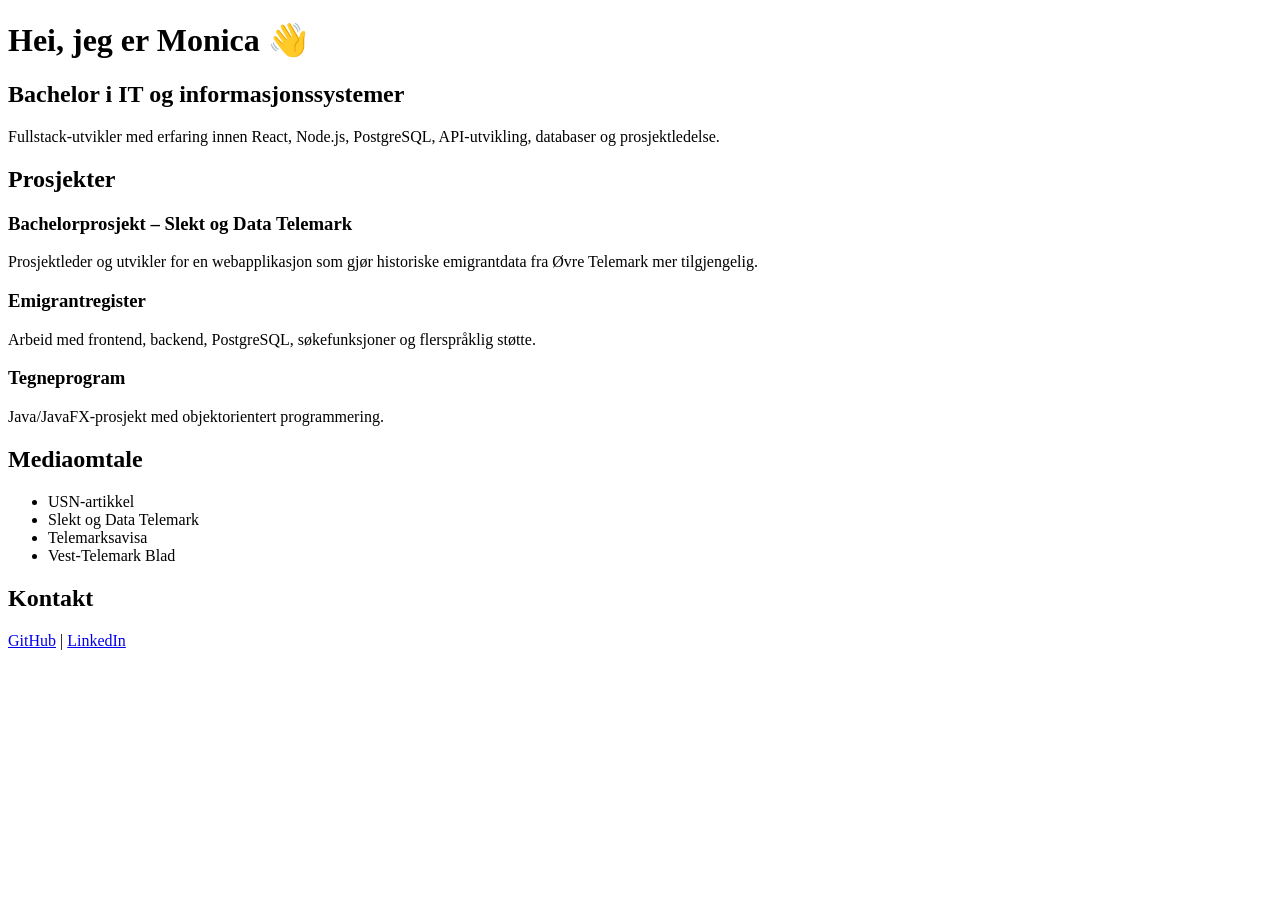
==== index.html @ 422fc6e8 "Refactor index.html for improved structure and content Updated the HTML structure and content for be" ====
<!DOCTYPE html>
<html lang="no">
<head>
  <meta charset="UTF-8" />
  <meta name="viewport" content="width=device-width, initial-scale=1.0" />
  <title>Monica Azaria Johansen | Portfolio</title>
</head>

<body>
  <h1>Hei, jeg er Monica 👋</h1>

  <h2>Bachelor i IT og informasjonssystemer</h2>

  <p>
    Fullstack-utvikler med erfaring innen React, Node.js, PostgreSQL,
    API-utvikling, databaser og prosjektledelse.
  </p>

  <h2>Prosjekter</h2>

  <h3>Bachelorprosjekt – Slekt og Data Telemark</h3>
  <p>
    Prosjektleder og utvikler for en webapplikasjon som gjør historiske
    emigrantdata fra Øvre Telemark mer tilgjengelig.
  </p>

  <h3>Emigrantregister</h3>
  <p>
    Arbeid med frontend, backend, PostgreSQL, søkefunksjoner og flerspråklig støtte.
  </p>

  <h3>Tegneprogram</h3>
  <p>
    Java/JavaFX-prosjekt med objektorientert programmering.
  </p>

  <h2>Mediaomtale</h2>
  <ul>
    <li>USN-artikkel</li>
    <li>Slekt og Data Telemark</li>
    <li>Telemarksavisa</li>
    <li>Vest-Telemark Blad</li>
  </ul>

  <h2>Kontakt</h2>
  <p>
    <a href="https://github.com/monicaazaria">GitHub</a> |
    <a href="https://www.linkedin.com/in/monica-a-johansen/">LinkedIn</a>
  </p>
</body>
</html>
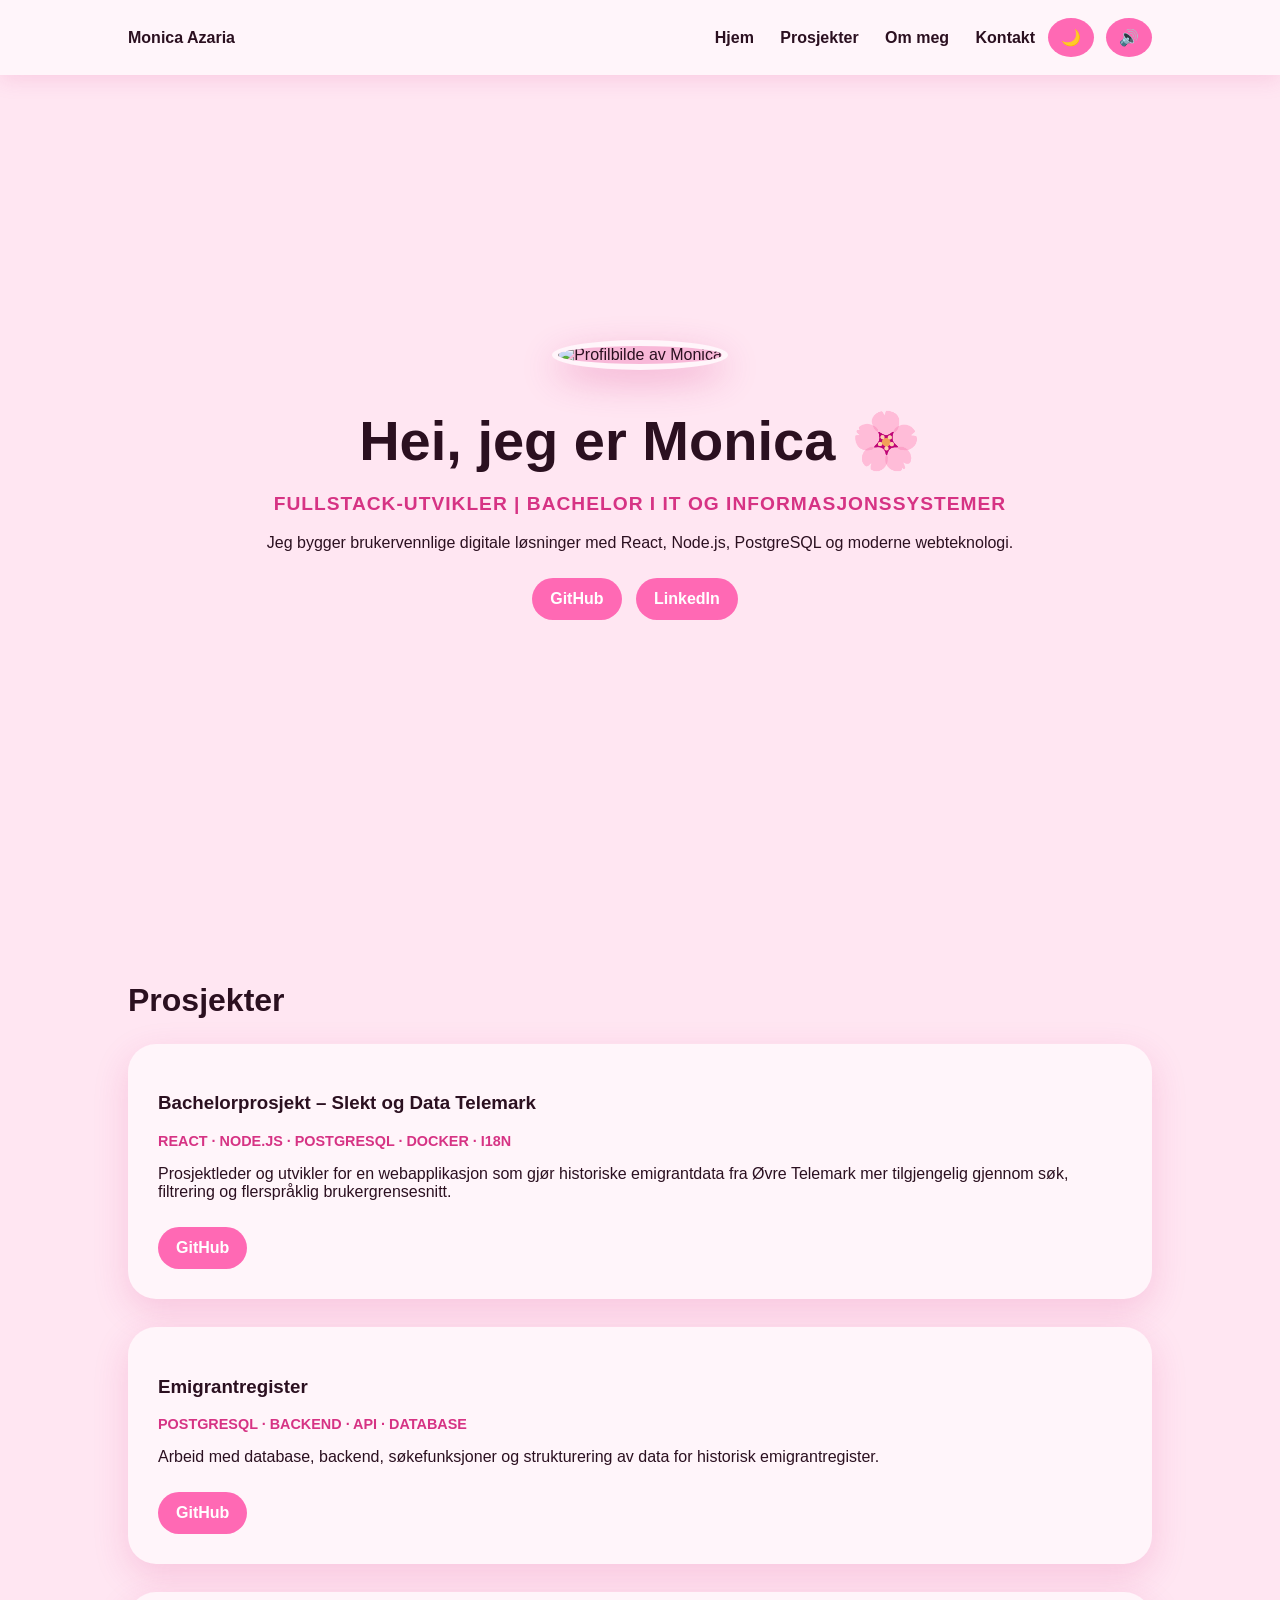
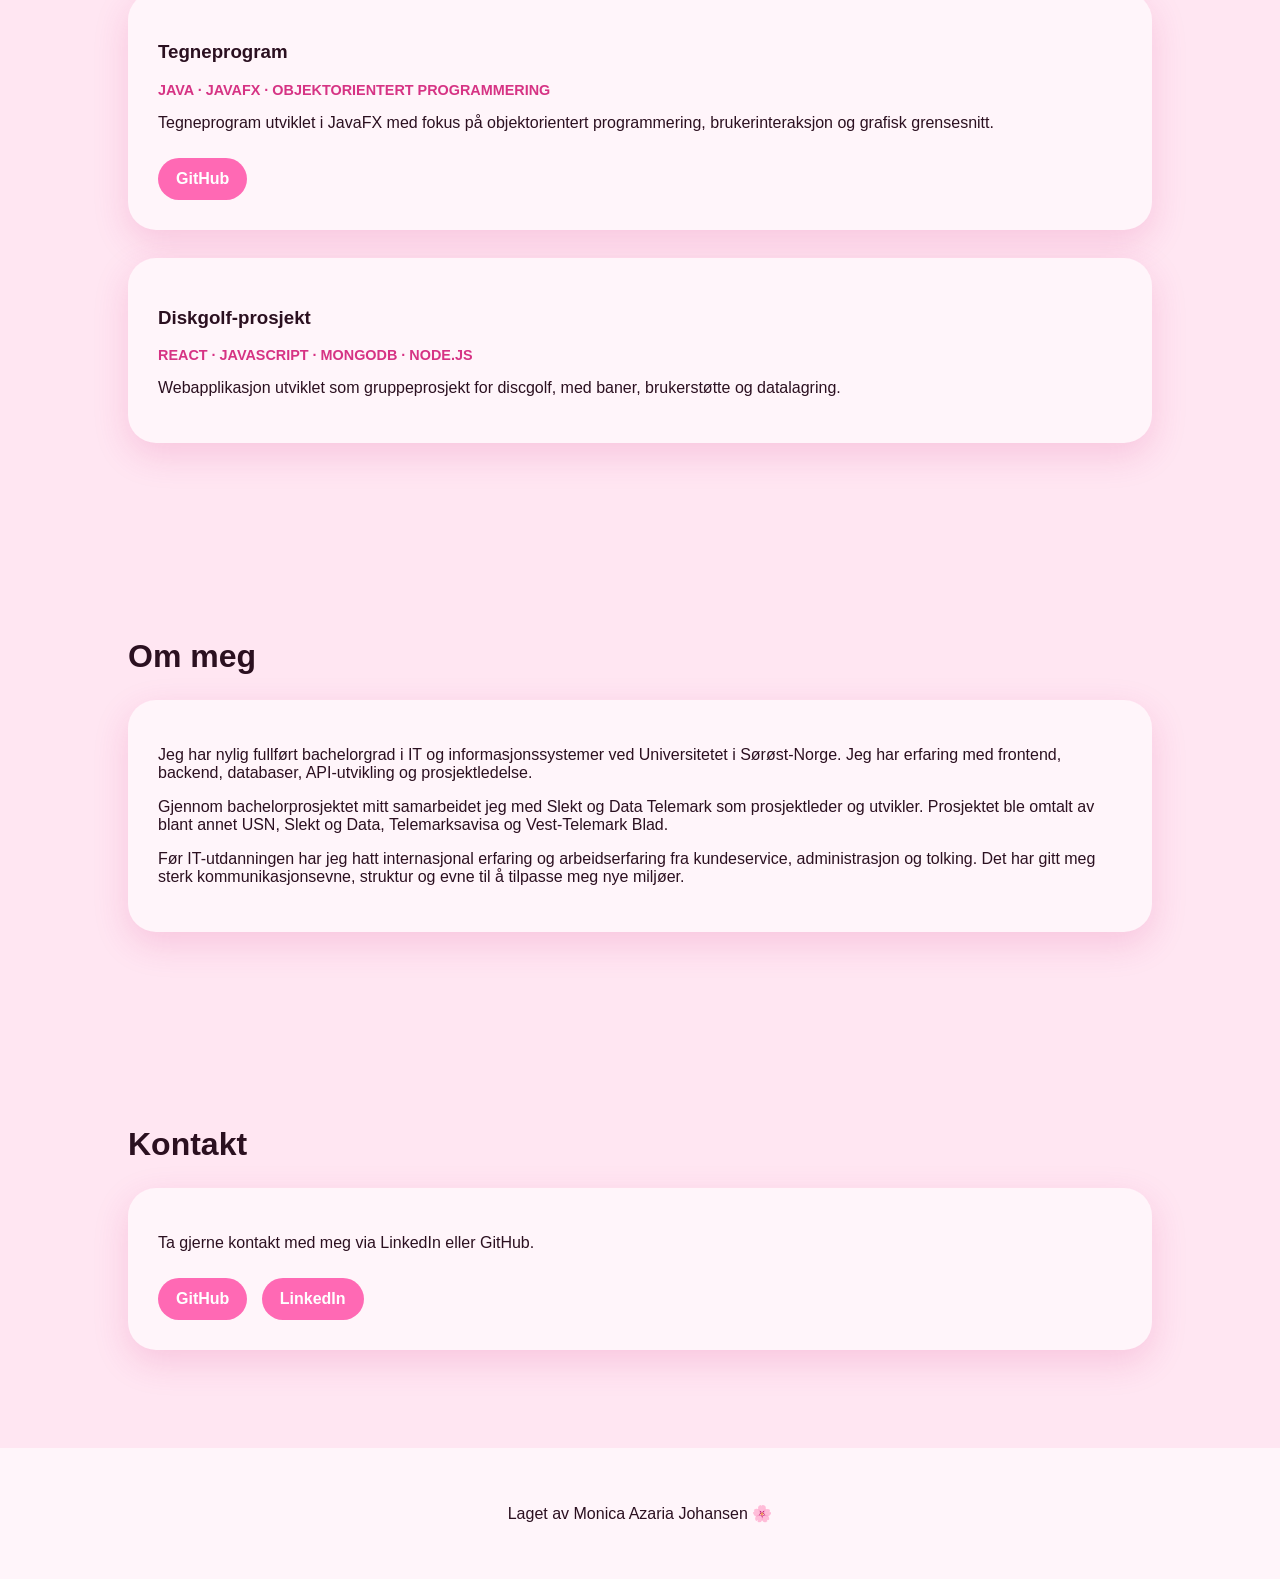
==== commit a33cad8e: "Enhance portfolio layout and content" ====
--- a/index.html
+++ b/index.html
@@ -4,48 +4,319 @@
   <meta charset="UTF-8" />
   <meta name="viewport" content="width=device-width, initial-scale=1.0" />
   <title>Monica Azaria Johansen | Portfolio</title>
+
+  <style>
+    :root {
+      --bg: #ffe6f2;
+      --card: #fff5fa;
+      --text: #2b1020;
+      --accent: #ff69b4;
+      --accent-dark: #d63384;
+      --soft: #f8b8d8;
+    }
+
+    body.dark {
+      --bg: #2b1020;
+      --card: #3d1830;
+      --text: #fff5fa;
+      --accent: #ff8ac8;
+      --accent-dark: #ff69b4;
+      --soft: #7a345c;
+    }
+
+    * {
+      box-sizing: border-box;
+      scroll-behavior: smooth;
+    }
+
+    body {
+      margin: 0;
+      font-family: Arial, sans-serif;
+      background: var(--bg);
+      color: var(--text);
+    }
+
+    nav {
+      position: sticky;
+      top: 0;
+      background: var(--card);
+      padding: 18px 10%;
+      display: flex;
+      justify-content: space-between;
+      align-items: center;
+      z-index: 10;
+      box-shadow: 0 4px 20px rgba(214, 51, 132, 0.15);
+    }
+
+    nav a {
+      color: var(--text);
+      text-decoration: none;
+      margin-left: 22px;
+      font-weight: bold;
+    }
+
+    .controls button {
+      border: none;
+      background: var(--accent);
+      color: white;
+      padding: 10px 13px;
+      border-radius: 50%;
+      cursor: pointer;
+      margin-left: 8px;
+      font-size: 16px;
+    }
+
+    header {
+      min-height: 90vh;
+      display: flex;
+      align-items: center;
+      justify-content: center;
+      text-align: center;
+      padding: 60px 20px;
+    }
+
+    .hero {
+      max-width: 850px;
+    }
+
+    .profile-img {
+      width: 220px;
+      height: 220px;
+      border-radius: 50%;
+      object-fit: cover;
+      background: var(--soft);
+      border: 6px solid var(--card);
+      box-shadow: 0 12px 35px rgba(214, 51, 132, 0.3);
+    }
+
+    h1 {
+      font-size: 3.5rem;
+      margin-bottom: 10px;
+    }
+
+    h2 {
+      font-size: 2rem;
+      margin-bottom: 25px;
+    }
+
+    .subtitle {
+      font-size: 1.2rem;
+      font-weight: bold;
+      color: var(--accent-dark);
+      letter-spacing: 1px;
+      text-transform: uppercase;
+    }
+
+    section {
+      padding: 70px 10%;
+    }
+
+    .card {
+      background: var(--card);
+      border-radius: 28px;
+      padding: 30px;
+      margin-bottom: 28px;
+      box-shadow: 0 12px 35px rgba(214, 51, 132, 0.18);
+    }
+
+    .project-card img {
+      width: 100%;
+      border-radius: 20px;
+      margin-bottom: 20px;
+      background: var(--soft);
+    }
+
+    .tags {
+      font-weight: bold;
+      color: var(--accent-dark);
+      text-transform: uppercase;
+      font-size: 0.9rem;
+      margin-bottom: 15px;
+    }
+
+    .buttons a {
+      display: inline-block;
+      margin: 10px 10px 0 0;
+      padding: 12px 18px;
+      border-radius: 999px;
+      background: var(--accent);
+      color: white;
+      text-decoration: none;
+      font-weight: bold;
+    }
+
+    footer {
+      text-align: center;
+      padding: 40px;
+      background: var(--card);
+    }
+
+    @media (max-width: 700px) {
+      nav {
+        flex-direction: column;
+        gap: 12px;
+      }
+
+      nav a {
+        margin: 0 8px;
+      }
+
+      h1 {
+        font-size: 2.4rem;
+      }
+
+      .profile-img {
+        width: 170px;
+        height: 170px;
+      }
+    }
+  </style>
 </head>
 
 <body>
-  <h1>Hei, jeg er Monica 👋</h1>
-
-  <h2>Bachelor i IT og informasjonssystemer</h2>
-
-  <p>
-    Fullstack-utvikler med erfaring innen React, Node.js, PostgreSQL,
-    API-utvikling, databaser og prosjektledelse.
-  </p>
-
-  <h2>Prosjekter</h2>
-
-  <h3>Bachelorprosjekt – Slekt og Data Telemark</h3>
-  <p>
-    Prosjektleder og utvikler for en webapplikasjon som gjør historiske
-    emigrantdata fra Øvre Telemark mer tilgjengelig.
-  </p>
-
-  <h3>Emigrantregister</h3>
-  <p>
-    Arbeid med frontend, backend, PostgreSQL, søkefunksjoner og flerspråklig støtte.
-  </p>
-
-  <h3>Tegneprogram</h3>
-  <p>
-    Java/JavaFX-prosjekt med objektorientert programmering.
-  </p>
-
-  <h2>Mediaomtale</h2>
-  <ul>
-    <li>USN-artikkel</li>
-    <li>Slekt og Data Telemark</li>
-    <li>Telemarksavisa</li>
-    <li>Vest-Telemark Blad</li>
-  </ul>
-
-  <h2>Kontakt</h2>
-  <p>
-    <a href="https://github.com/monicaazaria">GitHub</a> |
-    <a href="https://www.linkedin.com/in/monica-a-johansen/">LinkedIn</a>
-  </p>
+  <audio id="music" loop>
+    <source src="" type="audio/mpeg" />
+  </audio>
+
+  <nav>
+    <div><strong>Monica Azaria</strong></div>
+
+    <div>
+      <a href="#home">Hjem</a>
+      <a href="#projects">Prosjekter</a>
+      <a href="#about">Om meg</a>
+      <a href="#contact">Kontakt</a>
+      <span class="controls">
+        <button onclick="toggleTheme()">🌙</button>
+        <button onclick="toggleMusic()">🔊</button>
+      </span>
+    </div>
+  </nav>
+
+  <header id="home">
+    <div class="hero">
+      <img class="profile-img" src="https://github.com/monicaazaria.png" alt="Profilbilde av Monica" />
+
+      <h1>Hei, jeg er Monica 🌸</h1>
+
+      <p class="subtitle">Fullstack-utvikler | Bachelor i IT og informasjonssystemer</p>
+
+      <p>
+        Jeg bygger brukervennlige digitale løsninger med React, Node.js,
+        PostgreSQL og moderne webteknologi.
+      </p>
+
+      <div class="buttons">
+        <a href="https://github.com/monicaazaria">GitHub</a>
+        <a href="https://www.linkedin.com/in/monica-a-johansen/">LinkedIn</a>
+      </div>
+    </div>
+  </header>
+
+  <section id="projects">
+    <h2>Prosjekter</h2>
+
+    <div class="card project-card">
+      <h3>Bachelorprosjekt – Slekt og Data Telemark</h3>
+      <p class="tags">React · Node.js · PostgreSQL · Docker · i18n</p>
+      <p>
+        Prosjektleder og utvikler for en webapplikasjon som gjør historiske
+        emigrantdata fra Øvre Telemark mer tilgjengelig gjennom søk,
+        filtrering og flerspråklig brukergrensesnitt.
+      </p>
+      <div class="buttons">
+        <a href="https://github.com/monicaazaria/BOP3000-Gruppe8">GitHub</a>
+      </div>
+    </div>
+
+    <div class="card project-card">
+      <h3>Emigrantregister</h3>
+      <p class="tags">PostgreSQL · Backend · API · Database</p>
+      <p>
+        Arbeid med database, backend, søkefunksjoner og strukturering av data
+        for historisk emigrantregister.
+      </p>
+      <div class="buttons">
+        <a href="https://github.com/monicaazaria/emigrantregister">GitHub</a>
+      </div>
+    </div>
+
+    <div class="card project-card">
+      <h3>Tegneprogram</h3>
+      <p class="tags">Java · JavaFX · Objektorientert programmering</p>
+      <p>
+        Tegneprogram utviklet i JavaFX med fokus på objektorientert
+        programmering, brukerinteraksjon og grafisk grensesnitt.
+      </p>
+      <div class="buttons">
+        <a href="https://github.com/monicaazaria/Tegneprogram">GitHub</a>
+      </div>
+    </div>
+
+    <div class="card project-card">
+      <h3>Diskgolf-prosjekt</h3>
+      <p class="tags">React · JavaScript · MongoDB · Node.js</p>
+      <p>
+        Webapplikasjon utviklet som gruppeprosjekt for discgolf, med baner,
+        brukerstøtte og datalagring.
+      </p>
+    </div>
+  </section>
+
+  <section id="about">
+    <h2>Om meg</h2>
+
+    <div class="card">
+      <p>
+        Jeg har nylig fullført bachelorgrad i IT og informasjonssystemer ved
+        Universitetet i Sørøst-Norge. Jeg har erfaring med frontend, backend,
+        databaser, API-utvikling og prosjektledelse.
+      </p>
+
+      <p>
+        Gjennom bachelorprosjektet mitt samarbeidet jeg med Slekt og Data
+        Telemark som prosjektleder og utvikler. Prosjektet ble omtalt av blant
+        annet USN, Slekt og Data, Telemarksavisa og Vest-Telemark Blad.
+      </p>
+
+      <p>
+        Før IT-utdanningen har jeg hatt internasjonal erfaring og arbeidserfaring
+        fra kundeservice, administrasjon og tolking. Det har gitt meg sterk
+        kommunikasjonsevne, struktur og evne til å tilpasse meg nye miljøer.
+      </p>
+    </div>
+  </section>
+
+  <section id="contact">
+    <h2>Kontakt</h2>
+
+    <div class="card">
+      <p>Ta gjerne kontakt med meg via LinkedIn eller GitHub.</p>
+
+      <div class="buttons">
+        <a href="https://github.com/monicaazaria">GitHub</a>
+        <a href="https://www.linkedin.com/in/monica-a-johansen/">LinkedIn</a>
+      </div>
+    </div>
+  </section>
+
+  <footer>
+    <p>Laget av Monica Azaria Johansen 🌸</p>
+  </footer>
+
+  <script>
+    function toggleTheme() {
+      document.body.classList.toggle("dark");
+    }
+
+    function toggleMusic() {
+      const music = document.getElementById("music");
+      if (music.paused) {
+        music.play();
+      } else {
+        music.pause();
+      }
+    }
+  </script>
 </body>
 </html>
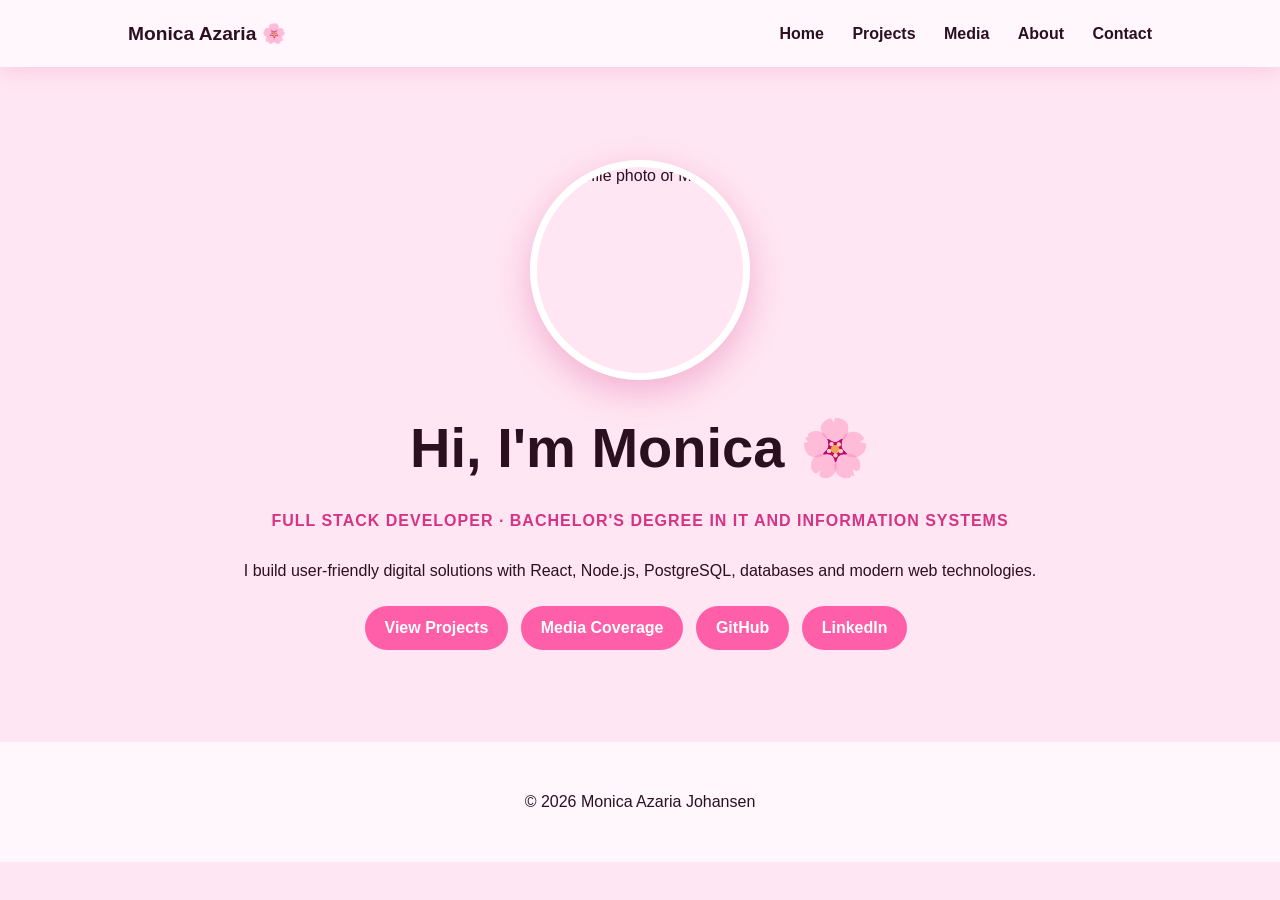
==== commit 928092fd: "Create portfolio website" ====
--- a/index.html
+++ b/index.html
@@ -1,322 +1,46 @@
 <!DOCTYPE html>
-<html lang="no">
+<html lang="en">
 <head>
   <meta charset="UTF-8" />
   <meta name="viewport" content="width=device-width, initial-scale=1.0" />
   <title>Monica Azaria Johansen | Portfolio</title>
-
-  <style>
-    :root {
-      --bg: #ffe6f2;
-      --card: #fff5fa;
-      --text: #2b1020;
-      --accent: #ff69b4;
-      --accent-dark: #d63384;
-      --soft: #f8b8d8;
-    }
-
-    body.dark {
-      --bg: #2b1020;
-      --card: #3d1830;
-      --text: #fff5fa;
-      --accent: #ff8ac8;
-      --accent-dark: #ff69b4;
-      --soft: #7a345c;
-    }
-
-    * {
-      box-sizing: border-box;
-      scroll-behavior: smooth;
-    }
-
-    body {
-      margin: 0;
-      font-family: Arial, sans-serif;
-      background: var(--bg);
-      color: var(--text);
-    }
-
-    nav {
-      position: sticky;
-      top: 0;
-      background: var(--card);
-      padding: 18px 10%;
-      display: flex;
-      justify-content: space-between;
-      align-items: center;
-      z-index: 10;
-      box-shadow: 0 4px 20px rgba(214, 51, 132, 0.15);
-    }
-
-    nav a {
-      color: var(--text);
-      text-decoration: none;
-      margin-left: 22px;
-      font-weight: bold;
-    }
-
-    .controls button {
-      border: none;
-      background: var(--accent);
-      color: white;
-      padding: 10px 13px;
-      border-radius: 50%;
-      cursor: pointer;
-      margin-left: 8px;
-      font-size: 16px;
-    }
-
-    header {
-      min-height: 90vh;
-      display: flex;
-      align-items: center;
-      justify-content: center;
-      text-align: center;
-      padding: 60px 20px;
-    }
-
-    .hero {
-      max-width: 850px;
-    }
-
-    .profile-img {
-      width: 220px;
-      height: 220px;
-      border-radius: 50%;
-      object-fit: cover;
-      background: var(--soft);
-      border: 6px solid var(--card);
-      box-shadow: 0 12px 35px rgba(214, 51, 132, 0.3);
-    }
-
-    h1 {
-      font-size: 3.5rem;
-      margin-bottom: 10px;
-    }
-
-    h2 {
-      font-size: 2rem;
-      margin-bottom: 25px;
-    }
-
-    .subtitle {
-      font-size: 1.2rem;
-      font-weight: bold;
-      color: var(--accent-dark);
-      letter-spacing: 1px;
-      text-transform: uppercase;
-    }
-
-    section {
-      padding: 70px 10%;
-    }
-
-    .card {
-      background: var(--card);
-      border-radius: 28px;
-      padding: 30px;
-      margin-bottom: 28px;
-      box-shadow: 0 12px 35px rgba(214, 51, 132, 0.18);
-    }
-
-    .project-card img {
-      width: 100%;
-      border-radius: 20px;
-      margin-bottom: 20px;
-      background: var(--soft);
-    }
-
-    .tags {
-      font-weight: bold;
-      color: var(--accent-dark);
-      text-transform: uppercase;
-      font-size: 0.9rem;
-      margin-bottom: 15px;
-    }
-
-    .buttons a {
-      display: inline-block;
-      margin: 10px 10px 0 0;
-      padding: 12px 18px;
-      border-radius: 999px;
-      background: var(--accent);
-      color: white;
-      text-decoration: none;
-      font-weight: bold;
-    }
-
-    footer {
-      text-align: center;
-      padding: 40px;
-      background: var(--card);
-    }
-
-    @media (max-width: 700px) {
-      nav {
-        flex-direction: column;
-        gap: 12px;
-      }
-
-      nav a {
-        margin: 0 8px;
-      }
-
-      h1 {
-        font-size: 2.4rem;
-      }
-
-      .profile-img {
-        width: 170px;
-        height: 170px;
-      }
-    }
-  </style>
+  <link rel="stylesheet" href="style.css" />
 </head>
 
 <body>
-  <audio id="music" loop>
-    <source src="" type="audio/mpeg" />
-  </audio>
-
   <nav>
-    <div><strong>Monica Azaria</strong></div>
-
+    <div class="logo">Monica Azaria 🌸</div>
     <div>
-      <a href="#home">Hjem</a>
-      <a href="#projects">Prosjekter</a>
-      <a href="#about">Om meg</a>
-      <a href="#contact">Kontakt</a>
-      <span class="controls">
-        <button onclick="toggleTheme()">🌙</button>
-        <button onclick="toggleMusic()">🔊</button>
-      </span>
+      <a href="index.html">Home</a>
+      <a href="projects.html">Projects</a>
+      <a href="media.html">Media</a>
+      <a href="about.html">About</a>
+      <a href="contact.html">Contact</a>
     </div>
   </nav>
 
-  <header id="home">
-    <div class="hero">
-      <img class="profile-img" src="https://github.com/monicaazaria.png" alt="Profilbilde av Monica" />
+  <main class="hero">
+    <img class="profile-img" src="https://github.com/monicaazaria.png" alt="Profile photo of Monica" />
 
-      <h1>Hei, jeg er Monica 🌸</h1>
+    <h1>Hi, I'm Monica 🌸</h1>
 
-      <p class="subtitle">Fullstack-utvikler | Bachelor i IT og informasjonssystemer</p>
+    <p class="subtitle">Full Stack Developer · Bachelor's Degree in IT and Information Systems</p>
 
-      <p>
-        Jeg bygger brukervennlige digitale løsninger med React, Node.js,
-        PostgreSQL og moderne webteknologi.
-      </p>
+    <p>
+      I build user-friendly digital solutions with React, Node.js,
+      PostgreSQL, databases and modern web technologies.
+    </p>
 
-      <div class="buttons">
-        <a href="https://github.com/monicaazaria">GitHub</a>
-        <a href="https://www.linkedin.com/in/monica-a-johansen/">LinkedIn</a>
-      </div>
+    <div>
+      <a class="button" href="projects.html">View Projects</a>
+      <a class="button" href="media.html">Media Coverage</a>
+      <a class="button" href="https://github.com/monicaazaria">GitHub</a>
+      <a class="button" href="https://www.linkedin.com/in/monica-a-johansen-7a49893b9/">LinkedIn</a>
     </div>
-  </header>
-
-  <section id="projects">
-    <h2>Prosjekter</h2>
-
-    <div class="card project-card">
-      <h3>Bachelorprosjekt – Slekt og Data Telemark</h3>
-      <p class="tags">React · Node.js · PostgreSQL · Docker · i18n</p>
-      <p>
-        Prosjektleder og utvikler for en webapplikasjon som gjør historiske
-        emigrantdata fra Øvre Telemark mer tilgjengelig gjennom søk,
-        filtrering og flerspråklig brukergrensesnitt.
-      </p>
-      <div class="buttons">
-        <a href="https://github.com/monicaazaria/BOP3000-Gruppe8">GitHub</a>
-      </div>
-    </div>
-
-    <div class="card project-card">
-      <h3>Emigrantregister</h3>
-      <p class="tags">PostgreSQL · Backend · API · Database</p>
-      <p>
-        Arbeid med database, backend, søkefunksjoner og strukturering av data
-        for historisk emigrantregister.
-      </p>
-      <div class="buttons">
-        <a href="https://github.com/monicaazaria/emigrantregister">GitHub</a>
-      </div>
-    </div>
-
-    <div class="card project-card">
-      <h3>Tegneprogram</h3>
-      <p class="tags">Java · JavaFX · Objektorientert programmering</p>
-      <p>
-        Tegneprogram utviklet i JavaFX med fokus på objektorientert
-        programmering, brukerinteraksjon og grafisk grensesnitt.
-      </p>
-      <div class="buttons">
-        <a href="https://github.com/monicaazaria/Tegneprogram">GitHub</a>
-      </div>
-    </div>
-
-    <div class="card project-card">
-      <h3>Diskgolf-prosjekt</h3>
-      <p class="tags">React · JavaScript · MongoDB · Node.js</p>
-      <p>
-        Webapplikasjon utviklet som gruppeprosjekt for discgolf, med baner,
-        brukerstøtte og datalagring.
-      </p>
-    </div>
-  </section>
-
-  <section id="about">
-    <h2>Om meg</h2>
-
-    <div class="card">
-      <p>
-        Jeg har nylig fullført bachelorgrad i IT og informasjonssystemer ved
-        Universitetet i Sørøst-Norge. Jeg har erfaring med frontend, backend,
-        databaser, API-utvikling og prosjektledelse.
-      </p>
-
-      <p>
-        Gjennom bachelorprosjektet mitt samarbeidet jeg med Slekt og Data
-        Telemark som prosjektleder og utvikler. Prosjektet ble omtalt av blant
-        annet USN, Slekt og Data, Telemarksavisa og Vest-Telemark Blad.
-      </p>
-
-      <p>
-        Før IT-utdanningen har jeg hatt internasjonal erfaring og arbeidserfaring
-        fra kundeservice, administrasjon og tolking. Det har gitt meg sterk
-        kommunikasjonsevne, struktur og evne til å tilpasse meg nye miljøer.
-      </p>
-    </div>
-  </section>
-
-  <section id="contact">
-    <h2>Kontakt</h2>
-
-    <div class="card">
-      <p>Ta gjerne kontakt med meg via LinkedIn eller GitHub.</p>
-
-      <div class="buttons">
-        <a href="https://github.com/monicaazaria">GitHub</a>
-        <a href="https://www.linkedin.com/in/monica-a-johansen/">LinkedIn</a>
-      </div>
-    </div>
-  </section>
+  </main>
 
   <footer>
-    <p>Laget av Monica Azaria Johansen 🌸</p>
+    <p>© 2026 Monica Azaria Johansen</p>
   </footer>
-
-  <script>
-    function toggleTheme() {
-      document.body.classList.toggle("dark");
-    }
-
-    function toggleMusic() {
-      const music = document.getElementById("music");
-      if (music.paused) {
-        music.play();
-      } else {
-        music.pause();
-      }
-    }
-  </script>
 </body>
-</html>
+</html>
--- a/style.css
+++ b/style.css
@@ -0,0 +1,160 @@
+:root {
+  --bg: #ffe6f2;
+  --card: #fff7fb;
+  --text: #2b1020;
+  --accent: #ff5fa8;
+  --accent-dark: #d63384;
+  --soft: #f8b8d8;
+}
+
+* {
+  box-sizing: border-box;
+}
+
+body {
+  margin: 0;
+  font-family: Arial, sans-serif;
+  background: var(--bg);
+  color: var(--text);
+}
+
+nav {
+  background: var(--card);
+  padding: 22px 10%;
+  display: flex;
+  justify-content: space-between;
+  align-items: center;
+  box-shadow: 0 4px 20px rgba(214, 51, 132, 0.15);
+  position: sticky;
+  top: 0;
+  z-index: 10;
+}
+
+.logo {
+  font-weight: bold;
+  font-size: 1.2rem;
+}
+
+nav a {
+  color: var(--text);
+  text-decoration: none;
+  margin-left: 24px;
+  font-weight: bold;
+}
+
+nav a:hover {
+  color: var(--accent-dark);
+}
+
+main {
+  padding: 70px 10%;
+}
+
+.hero {
+  min-height: 75vh;
+  text-align: center;
+  display: flex;
+  flex-direction: column;
+  justify-content: center;
+}
+
+.profile-img {
+  width: 220px;
+  height: 220px;
+  border-radius: 50%;
+  object-fit: cover;
+  margin: 0 auto 35px;
+  border: 7px solid white;
+  box-shadow: 0 12px 35px rgba(214, 51, 132, 0.3);
+}
+
+h1 {
+  font-size: 3.5rem;
+  margin: 0 0 15px;
+}
+
+h2 {
+  font-size: 2.3rem;
+  margin-bottom: 30px;
+}
+
+h3 {
+  font-size: 1.5rem;
+  margin-bottom: 8px;
+}
+
+.subtitle {
+  color: var(--accent-dark);
+  font-weight: bold;
+  text-transform: uppercase;
+  letter-spacing: 1px;
+}
+
+.card {
+  background: var(--card);
+  border-radius: 28px;
+  padding: 32px;
+  margin-bottom: 32px;
+  box-shadow: 0 12px 35px rgba(214, 51, 132, 0.16);
+}
+
+.project-img {
+  width: 100%;
+  max-height: 360px;
+  object-fit: cover;
+  border-radius: 20px;
+  background: var(--soft);
+  margin-bottom: 20px;
+}
+
+.tags {
+  color: var(--accent-dark);
+  font-weight: bold;
+  text-transform: uppercase;
+  font-size: 0.9rem;
+}
+
+.button {
+  display: inline-block;
+  background: var(--accent);
+  color: white;
+  padding: 13px 20px;
+  border-radius: 999px;
+  text-decoration: none;
+  font-weight: bold;
+  margin: 10px 8px 0 0;
+}
+
+.button:hover {
+  background: var(--accent-dark);
+}
+
+footer {
+  text-align: center;
+  padding: 35px;
+  background: var(--card);
+}
+
+@media (max-width: 750px) {
+  nav {
+    flex-direction: column;
+    gap: 15px;
+  }
+
+  nav a {
+    margin: 0 8px;
+  }
+
+  main {
+    padding: 45px 6%;
+  }
+
+  h1 {
+    font-size: 2.4rem;
+  }
+
+  .profile-img {
+    width: 170px;
+    height: 170px;
+  }
+}
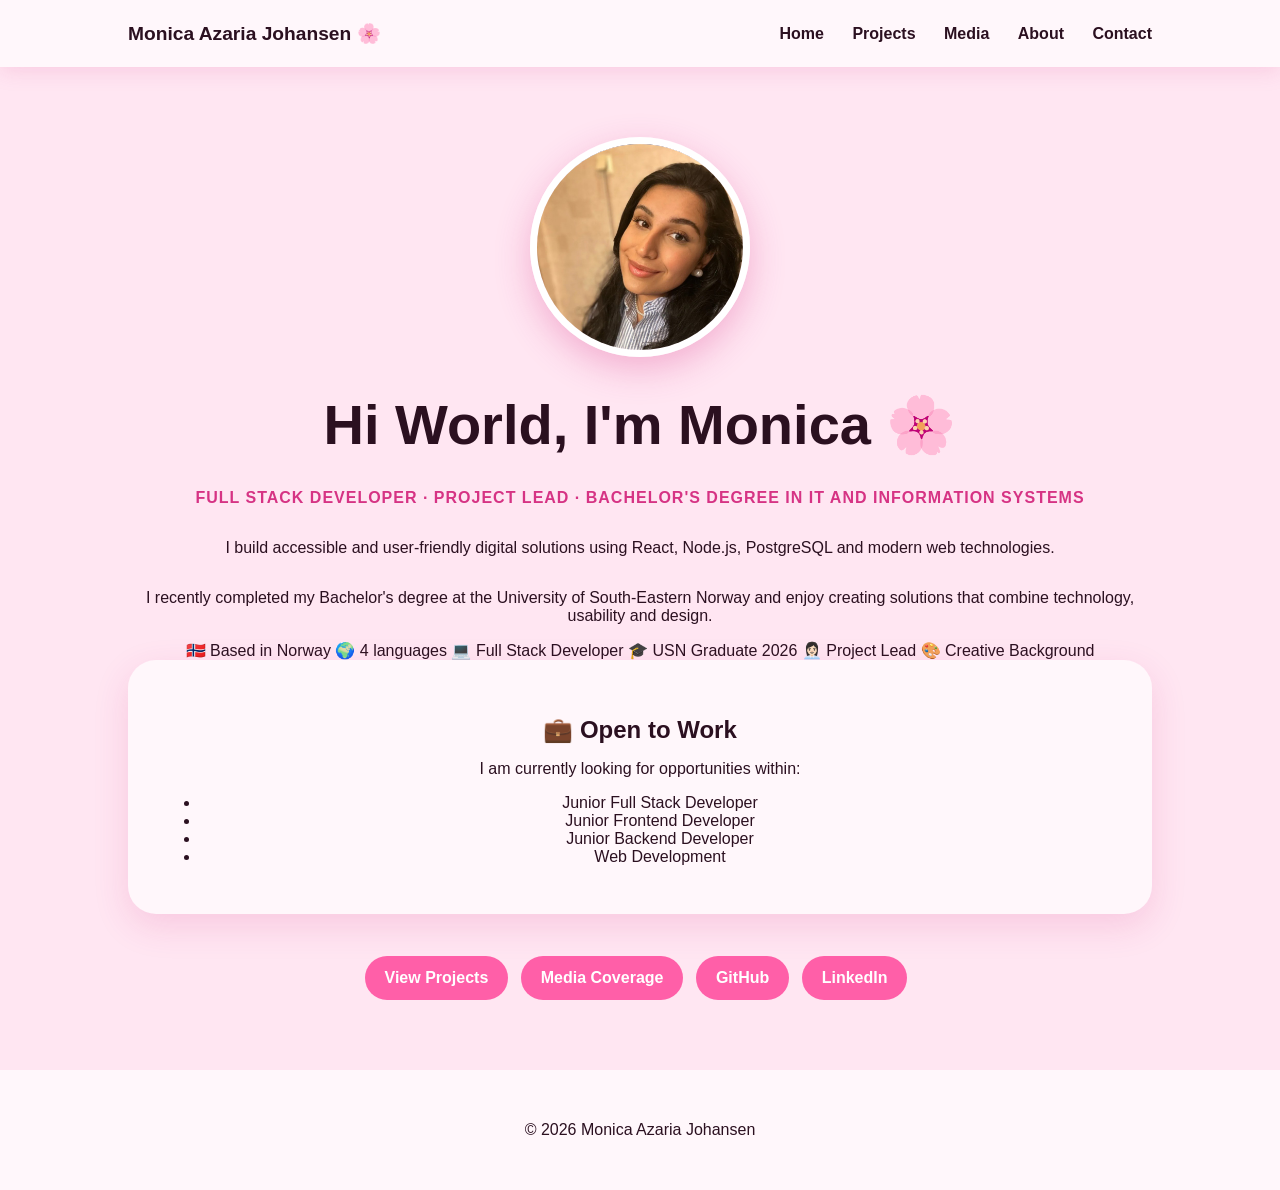
==== commit b09bd948: "Create professional portfolio website and improve project documentation" ====
--- a/index.html
+++ b/index.html
@@ -1,46 +1,183 @@
 <!DOCTYPE html>
 <html lang="en">
+
 <head>
   <meta charset="UTF-8" />
+
   <meta name="viewport" content="width=device-width, initial-scale=1.0" />
+
   <title>Monica Azaria Johansen | Portfolio</title>
+
   <link rel="stylesheet" href="style.css" />
 </head>
 
 <body>
+
   <nav>
-    <div class="logo">Monica Azaria 🌸</div>
+
+    <div class="logo">
+
+      Monica Azaria Johansen 🌸
+
+    </div>
+
     <div>
+
       <a href="index.html">Home</a>
+
       <a href="projects.html">Projects</a>
+
       <a href="media.html">Media</a>
+
       <a href="about.html">About</a>
+
       <a href="contact.html">Contact</a>
+
     </div>
+
   </nav>
 
+
+
   <main class="hero">
-    <img class="profile-img" src="https://github.com/monicaazaria.png" alt="Profile photo of Monica" />
 
-    <h1>Hi, I'm Monica 🌸</h1>
+    <img
 
-    <p class="subtitle">Full Stack Developer · Bachelor's Degree in IT and Information Systems</p>
+      class="profile-img"
+
+      src="images/profilepicure.jpeg"
+
+      alt="Profile photo of Monica"
+
+    />
+
+
+
+    <h1>Hi World, I'm Monica 🌸</h1>
+
+
+
+    <p class="subtitle">
+
+      FULL STACK DEVELOPER · PROJECT LEAD · BACHELOR'S DEGREE IN IT AND INFORMATION SYSTEMS
+
+    </p>
+
+
 
     <p>
-      I build user-friendly digital solutions with React, Node.js,
-      PostgreSQL, databases and modern web technologies.
+
+      I build accessible and user-friendly digital solutions using
+
+      React, Node.js, PostgreSQL and modern web technologies.
+
     </p>
 
-    <div>
-      <a class="button" href="projects.html">View Projects</a>
-      <a class="button" href="media.html">Media Coverage</a>
-      <a class="button" href="https://github.com/monicaazaria">GitHub</a>
-      <a class="button" href="https://www.linkedin.com/in/monica-a-johansen-7a49893b9/">LinkedIn</a>
+
+
+    <p>
+
+      I recently completed my Bachelor's degree at the University of
+
+      South-Eastern Norway and enjoy creating solutions that combine
+
+      technology, usability and design.
+
+    </p>
+
+
+
+    <div class="highlights">
+
+      <span>🇳🇴 Based in Norway</span>
+
+      <span>🌍 4 languages</span>
+
+      <span>💻 Full Stack Developer</span>
+
+      <span>🎓 USN Graduate 2026</span>
+
+      <span>👩🏻‍💼 Project Lead</span>
+
+      <span>🎨 Creative Background</span>
+
     </div>
+
+
+    <div class="card">
+  <h3>💼 Open to Work</h3>
+  <p>I am currently looking for opportunities within:</p>
+
+  <ul>
+    <li>Junior Full Stack Developer</li>
+    <li>Junior Frontend Developer</li>
+    <li>Junior Backend Developer</li>
+    <li>Web Development</li>
+  </ul>
+</div>
+
+
+
+    <div class="buttons">
+
+      <a class="button" href="projects.html">
+
+        View Projects
+
+      </a>
+
+
+
+      <a class="button" href="media.html">
+
+        Media Coverage
+
+      </a>
+
+
+
+      <a
+
+        class="button"
+
+        href="https://github.com/monicaazaria"
+
+        target="_blank"
+
+      >
+
+        GitHub
+
+      </a>
+
+
+
+      <a
+
+        class="button"
+
+        href="https://www.linkedin.com/in/monica-a-johansen-7a49893b9/"
+
+        target="_blank"
+
+      >
+
+        LinkedIn
+
+      </a>
+
+    </div>
+
   </main>
 
+
+
   <footer>
+
     <p>© 2026 Monica Azaria Johansen</p>
+
   </footer>
+
 </body>
+
 </html>
--- a/style.css
+++ b/style.css
@@ -157,4 +157,20 @@
     width: 170px;
     height: 170px;
   }
+}
+
+.gallery {
+  display: grid;
+  grid-template-columns: repeat(auto-fit, minmax(260px, 1fr));
+  gap: 18px;
+  margin: 25px 0;
+}
+
+.gallery img {
+  width: 100%;
+  height: 220px;
+  object-fit: cover;
+  border-radius: 18px;
+  background: var(--soft);
+  box-shadow: 0 8px 22px rgba(214, 51, 132, 0.14);
 }
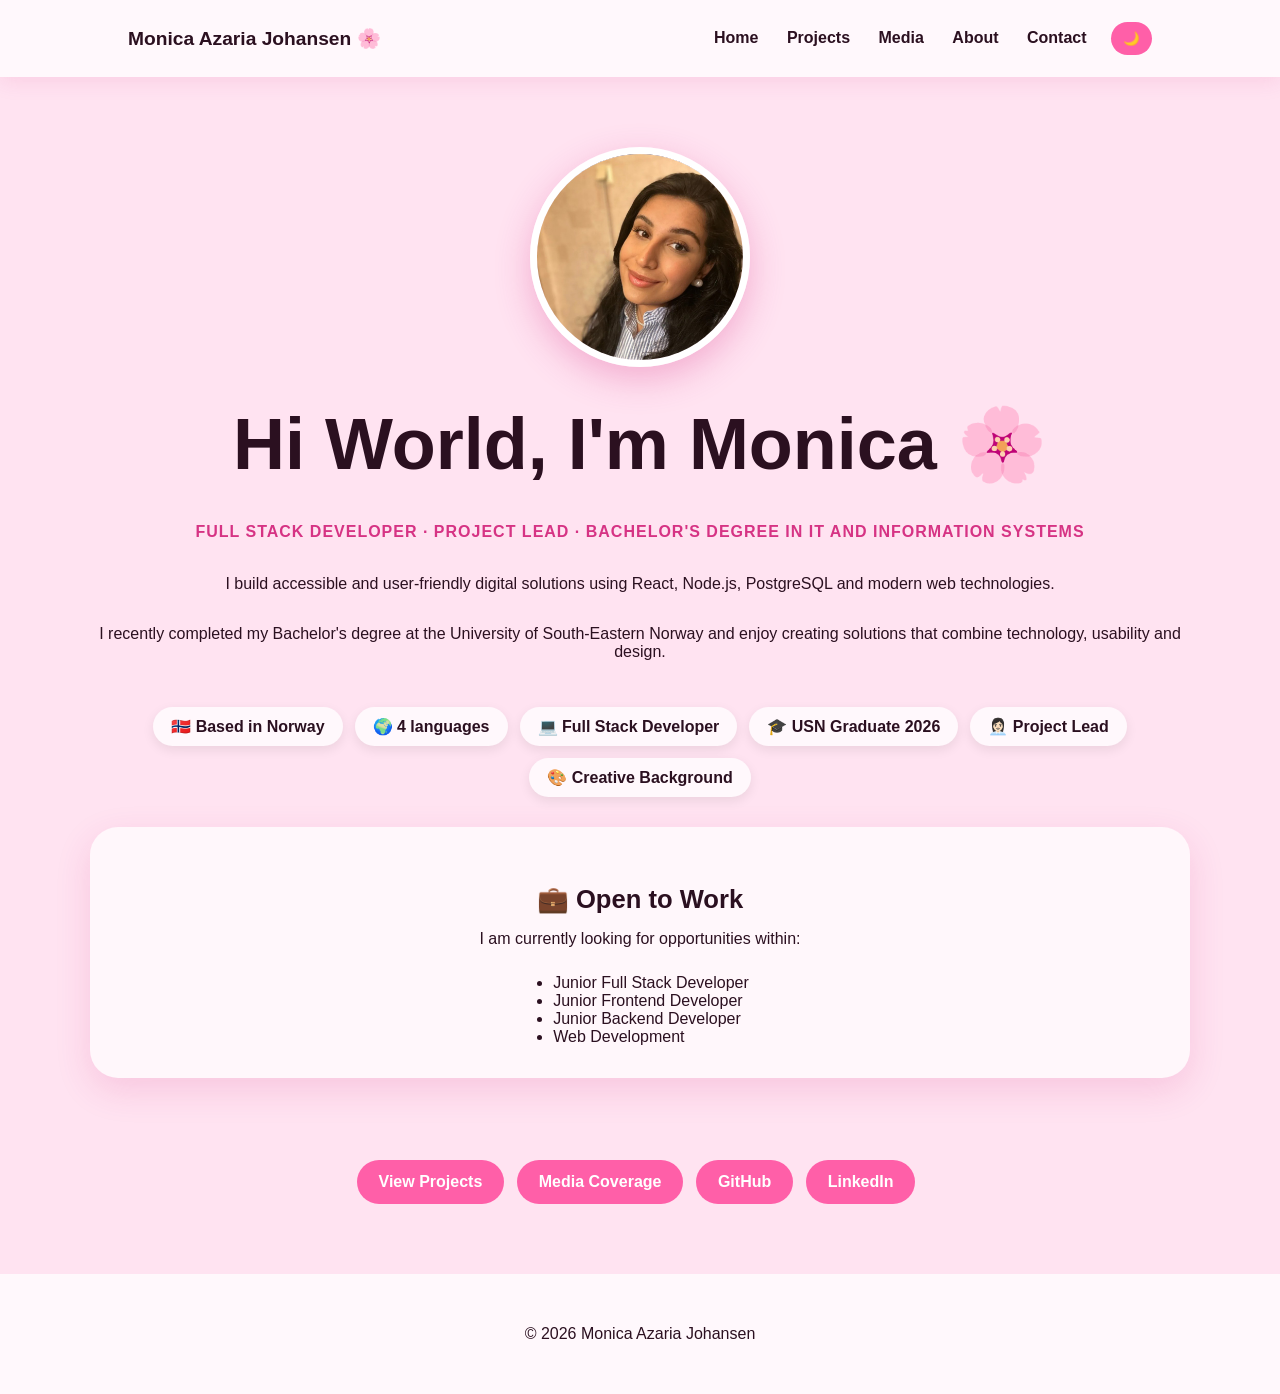
==== commit 7fb2ff13: "Add dark mode toggle" ====
--- a/index.html
+++ b/index.html
@@ -32,6 +32,16 @@
       <a href="about.html">About</a>
 
       <a href="contact.html">Contact</a>
+
+      <span class="nav-actions">
+
+      <button onclick="toggleTheme()">
+
+        🌙
+
+      </button>
+
+    </span>
 
     </div>
 
@@ -177,7 +187,7 @@
     <p>© 2026 Monica Azaria Johansen</p>
 
   </footer>
-
+<script src="script.js"></script>
 </body>
 
 </html>
--- a/style.css
+++ b/style.css
@@ -1,10 +1,9 @@
 :root {
-  --bg: #ffe6f2;
+  --bg: #ffe3f1;
   --card: #fff7fb;
   --text: #2b1020;
   --accent: #ff5fa8;
   --accent-dark: #d63384;
-  --soft: #f8b8d8;
 }
 
 * {
@@ -19,19 +18,19 @@
 }
 
 nav {
-  background: var(--card);
+  background: #fff8fc;
   padding: 22px 10%;
   display: flex;
   justify-content: space-between;
   align-items: center;
-  box-shadow: 0 4px 20px rgba(214, 51, 132, 0.15);
+  box-shadow: 0 4px 20px rgba(214, 51, 132, 0.12);
   position: sticky;
   top: 0;
   z-index: 10;
 }
 
 .logo {
-  font-weight: bold;
+  font-weight: 800;
   font-size: 1.2rem;
 }
 
@@ -39,19 +38,17 @@
   color: var(--text);
   text-decoration: none;
   margin-left: 24px;
-  font-weight: bold;
-}
-
-nav a:hover {
-  color: var(--accent-dark);
+  font-weight: 800;
 }
 
 main {
-  padding: 70px 10%;
+  width: min(1100px, 90%);
+  margin: 0 auto;
+  padding: 70px 0;
 }
 
 .hero {
-  min-height: 75vh;
+  min-height: 85vh;
   text-align: center;
   display: flex;
   flex-direction: column;
@@ -69,108 +66,248 @@
 }
 
 h1 {
-  font-size: 3.5rem;
-  margin: 0 0 15px;
-}
-
-h2 {
-  font-size: 2.3rem;
-  margin-bottom: 30px;
+  font-size: clamp(2.4rem, 6vw, 4.5rem);
+  margin: 0 0 18px;
 }
 
 h3 {
-  font-size: 1.5rem;
+  font-size: 1.6rem;
   margin-bottom: 8px;
 }
 
-.subtitle {
+.subtitle,
+.tags {
   color: var(--accent-dark);
-  font-weight: bold;
+  font-weight: 900;
   text-transform: uppercase;
   letter-spacing: 1px;
-}
-
-.card {
+  line-height: 1.35;
+}
+
+.card,
+.project-card {
   background: var(--card);
   border-radius: 28px;
   padding: 32px;
-  margin-bottom: 32px;
+  margin-bottom: 40px;
   box-shadow: 0 12px 35px rgba(214, 51, 132, 0.16);
 }
 
-.project-img {
+.project-card {
+  display: block;
+  text-decoration: none;
+  color: var(--text);
+  transition: transform 0.25s ease, box-shadow 0.25s ease;
+}
+
+.project-card:hover {
+  transform: scale(1.03);
+  box-shadow: 0 18px 45px rgba(214, 51, 132, 0.28);
+}
+
+.project-card img {
   width: 100%;
-  max-height: 360px;
-  object-fit: cover;
+  height: 430px;
+  object-fit: contain;
+  background: white;
   border-radius: 20px;
-  background: var(--soft);
-  margin-bottom: 20px;
-}
-
-.tags {
-  color: var(--accent-dark);
-  font-weight: bold;
-  text-transform: uppercase;
-  font-size: 0.9rem;
+  padding: 10px;
+  margin-bottom: 24px;
+}
+
+.card ul {
+  display: inline-block;
+  text-align: left;
+  margin: 10px auto 0;
+  padding-left: 22px;
 }
 
 .button {
   display: inline-block;
   background: var(--accent);
   color: white;
-  padding: 13px 20px;
+  padding: 13px 22px;
   border-radius: 999px;
   text-decoration: none;
-  font-weight: bold;
-  margin: 10px 8px 0 0;
+  font-weight: 800;
+  margin: 14px 8px 0 0;
 }
 
 .button:hover {
   background: var(--accent-dark);
+}
+
+.buttons {
+  margin-top: 28px;
+}
+
+.highlights {
+  display: flex;
+  flex-wrap: wrap;
+  justify-content: center;
+  gap: 12px;
+  margin: 30px auto;
+}
+
+.highlights span {
+  background: #fff8fc;
+  padding: 10px 18px;
+  border-radius: 999px;
+  font-weight: 700;
+  box-shadow: 0 4px 12px rgba(0,0,0,0.08);
 }
 
 footer {
   text-align: center;
   padding: 35px;
-  background: var(--card);
+  background: #fff8fc;
 }
 
 @media (max-width: 750px) {
   nav {
     flex-direction: column;
     gap: 15px;
+    padding: 18px 5%;
   }
 
   nav a {
-    margin: 0 8px;
+    margin: 0 7px;
+    font-size: 0.9rem;
   }
 
   main {
-    padding: 45px 6%;
-  }
-
-  h1 {
-    font-size: 2.4rem;
+    width: 92%;
+    padding: 45px 0;
   }
 
   .profile-img {
     width: 170px;
     height: 170px;
   }
-}
-
-.gallery {
+
+  .card,
+  .project-card {
+    padding: 24px;
+  }
+
+  .project-card img {
+    height: 260px;
+  }
+}
+
+.about-section {
+  text-align: center;
+}
+
+.profile-container {
+  position: relative;
+  width: 220px;
+  height: 220px;
+  margin: 0 auto 30px;
+}
+
+.hover-profile {
+  transition: transform 0.25s ease, filter 0.25s ease;
+}
+
+.profile-overlay {
+  position: absolute;
+  inset: 0;
+  border-radius: 50%;
+  background: rgba(214, 51, 132, 0.35);
+  color: white;
+  display: flex;
+  align-items: center;
+  justify-content: center;
+  font-size: 3rem;
+  opacity: 0;
+  transition: opacity 0.25s ease;
+}
+
+.profile-container:hover .hover-profile {
+  transform: scale(1.05);
+  filter: brightness(0.8);
+}
+
+.profile-container:hover .profile-overlay {
+  opacity: 1;
+}
+
+.about-grid {
   display: grid;
-  grid-template-columns: repeat(auto-fit, minmax(260px, 1fr));
-  gap: 18px;
-  margin: 25px 0;
-}
-
-.gallery img {
-  width: 100%;
-  height: 220px;
-  object-fit: cover;
-  border-radius: 18px;
-  background: var(--soft);
-  box-shadow: 0 8px 22px rgba(214, 51, 132, 0.14);
+  grid-template-columns: repeat(auto-fit, minmax(240px, 1fr));
+  gap: 24px;
+}
+
+.contact-page {
+  min-height: 75vh;
+  display: flex;
+  align-items: center;
+  justify-content: center;
+}
+
+.contact-card {
+  background: var(--card);
+  border-radius: 32px;
+  padding: 45px;
+  max-width: 650px;
+  text-align: center;
+  box-shadow: 0 18px 45px rgba(214, 51, 132, 0.22);
+}
+
+.contact-icon {
+  font-size: 3rem;
+  margin-bottom: 10px;
+}
+
+.contact-links {
+  margin-top: 28px;
+}
+
+.contact-links a {
+  color: var(--accent-dark);
+  font-weight: 800;
+  margin: 0 12px;
+  text-decoration: none;
+}
+
+.project-card {
+  cursor: pointer;
+}
+
+.project-card:hover h3 {
+  color: var(--accent-dark);
+}
+
+body.dark {
+  --bg: #2b1020;
+  --card: #3d1830;
+  --text: #fff7fb;
+  --accent: #ff8ac8;
+  --accent-dark: #ffb3d9;
+}
+
+body.dark nav,
+body.dark footer {
+  background: #3d1830;
+}
+
+body.dark .highlights span {
+  background: #4a1d39;
+}
+
+.nav-actions {
+  display: inline-flex;
+  gap: 8px;
+  margin-left: 20px;
+}
+
+.nav-actions button {
+  border: none;
+  background: var(--accent);
+  color: white;
+  padding: 9px 12px;
+  border-radius: 999px;
+  font-weight: 800;
+  cursor: pointer;
 }
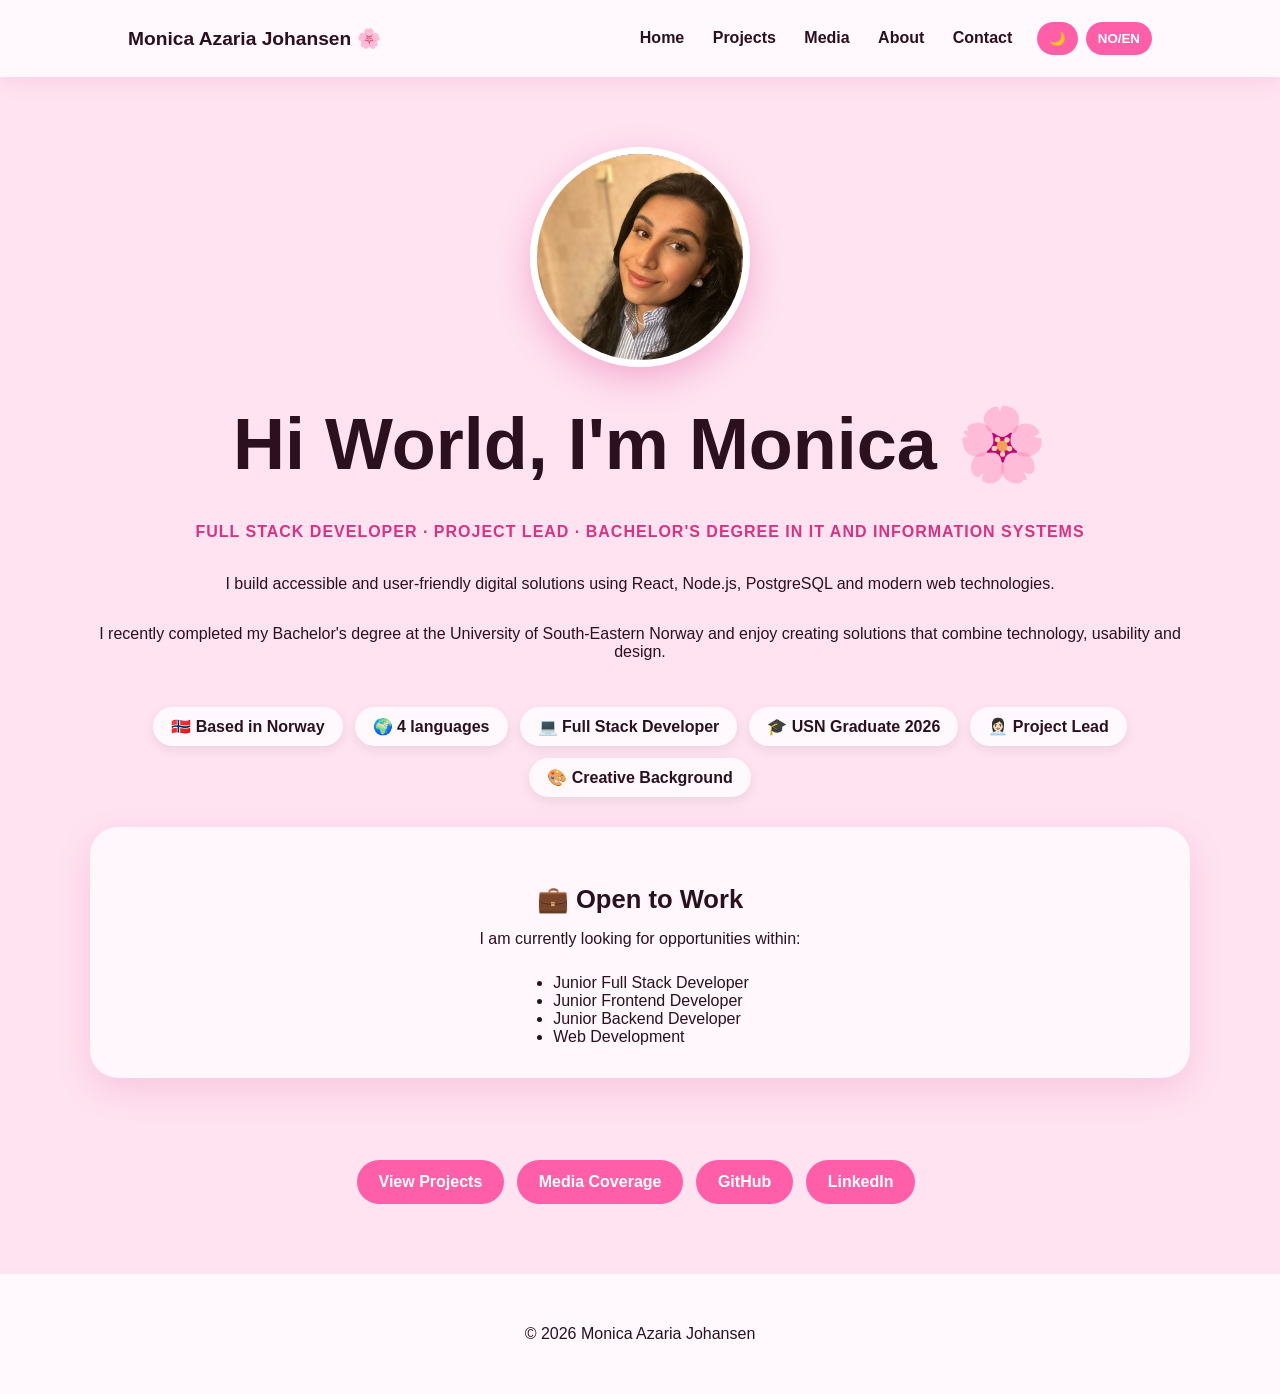
==== commit 2bedece3: "Add language toggle" ====
--- a/index.html
+++ b/index.html
@@ -23,16 +23,15 @@
 
     <div>
 
-      <a href="index.html">Home</a>
+     <a href="index.html" data-translate="home">Home</a>
 
-      <a href="projects.html">Projects</a>
+<a href="projects.html" data-translate="projects">Projects</a>
 
-      <a href="media.html">Media</a>
+<a href="media.html" data-translate="media">Media</a>
 
-      <a href="about.html">About</a>
+<a href="about.html" data-translate="about">About</a>
 
-      <a href="contact.html">Contact</a>
-
+<a href="contact.html" data-translate="contact">Contact</a>
       <span class="nav-actions">
 
       <button onclick="toggleTheme()">
@@ -40,6 +39,8 @@
         🌙
 
       </button>
+
+       <button onclick="toggleLanguage()">NO/EN</button>
 
     </span>
 
@@ -187,7 +188,11 @@
     <p>© 2026 Monica Azaria Johansen</p>
 
   </footer>
+
+<script src="translations.js"></script>
+
 <script src="script.js"></script>
+
 </body>
 
 </html>
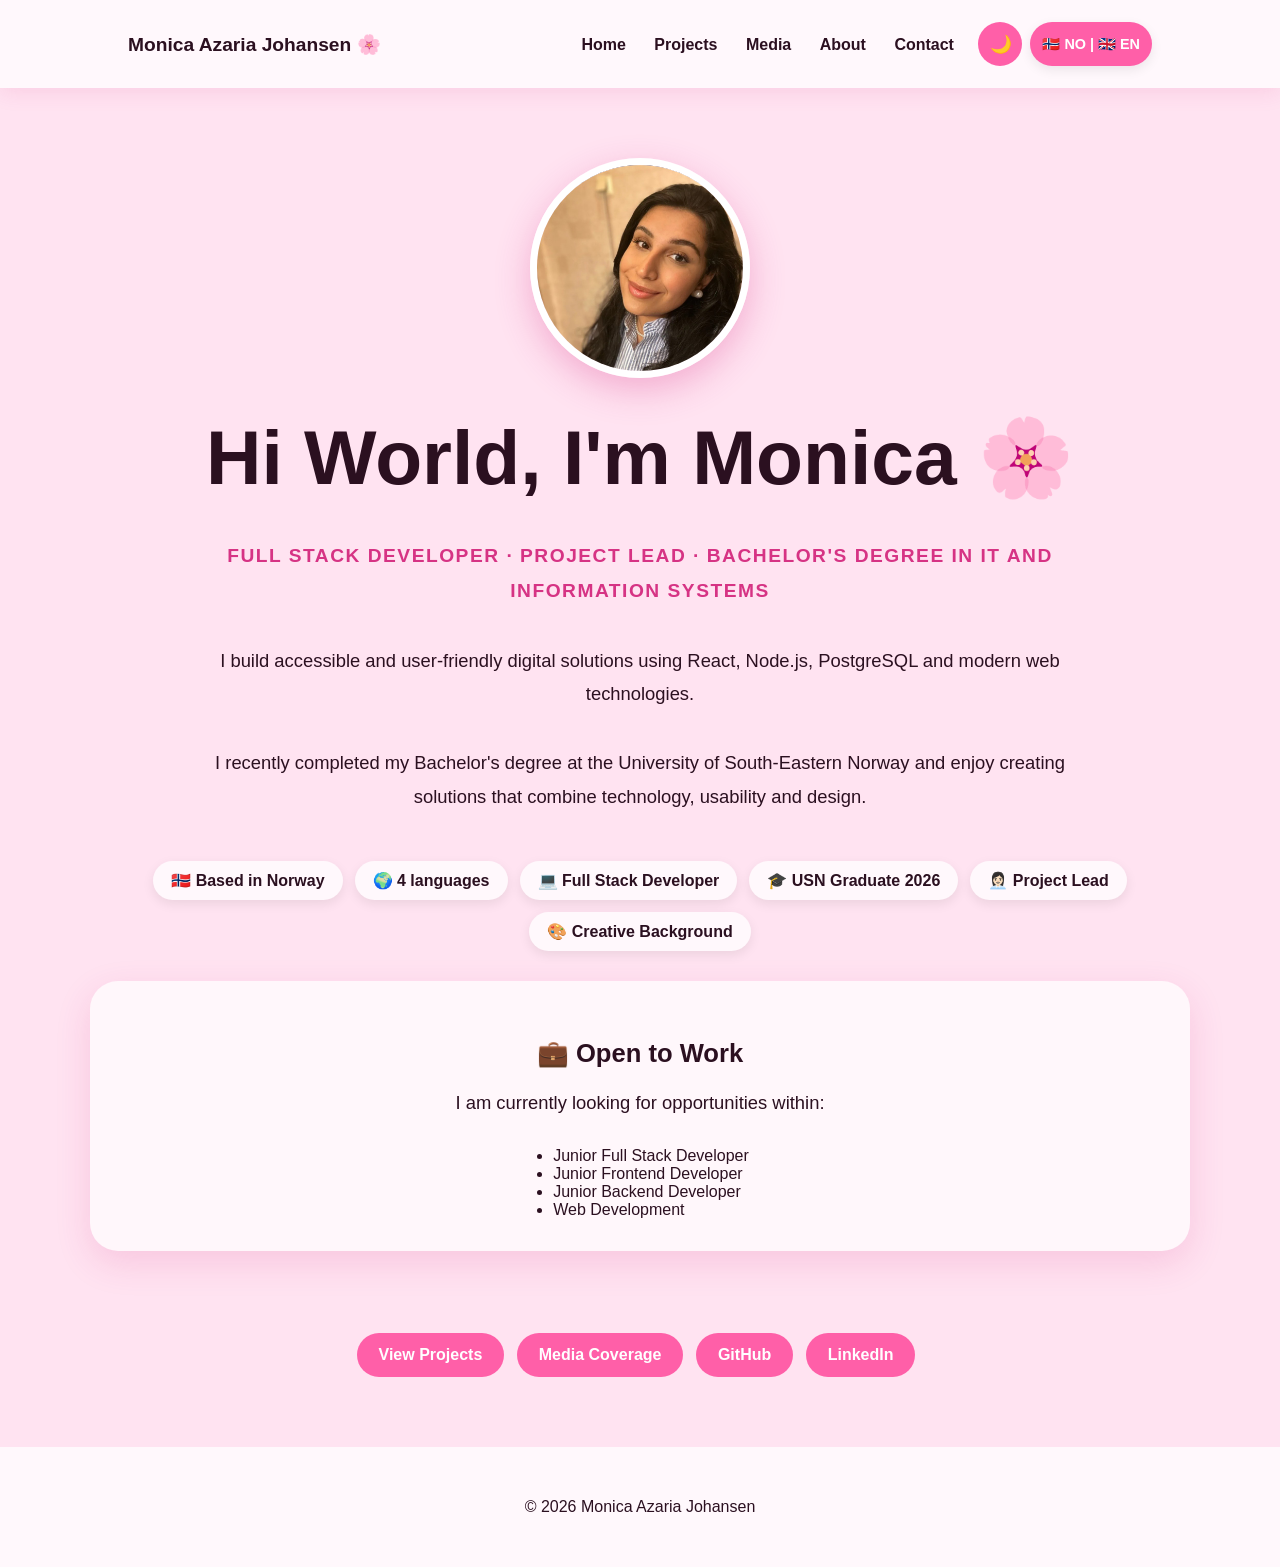
==== commit 2583fbd7: "Improve navbar buttons and portfolio typography" ====
--- a/index.html
+++ b/index.html
@@ -34,13 +34,15 @@
 <a href="contact.html" data-translate="contact">Contact</a>
       <span class="nav-actions">
 
-      <button onclick="toggleTheme()">
-
-        🌙
-
-      </button>
-
-       <button onclick="toggleLanguage()">NO/EN</button>
+      <button class="theme-btn" onclick="toggleTheme()">
+
+🌙
+
+</button>
+
+      <button class="language-btn" onclick="toggleLanguage()">
+  🇳🇴 NO | 🇬🇧 EN
+</button>
 
     </span>
 
--- a/style.css
+++ b/style.css
@@ -107,12 +107,22 @@
 
 .project-card img {
   width: 100%;
-  height: 430px;
+  max-height: 260px;
   object-fit: contain;
   background: white;
   border-radius: 20px;
   padding: 10px;
   margin-bottom: 24px;
+}
+
+.project-card {
+  max-width: 900px;
+  margin-left: auto;
+  margin-right: auto;
+}
+
+.project-card p {
+  line-height: 1.5;
 }
 
 .card ul {
@@ -191,7 +201,7 @@
   }
 
   .project-card img {
-    height: 260px;
+    max-height: 200px;
   }
 }
 
@@ -310,4 +320,254 @@
   border-radius: 999px;
   font-weight: 800;
   cursor: pointer;
+}
+
+.media-grid {
+
+display: grid;
+
+grid-template-columns: repeat(2, 1fr);
+
+gap: 30px;
+
+margin-top: 40px;
+
+}
+
+@media (max-width: 850px) {
+
+.media-grid {
+
+grid-template-columns: 1fr;
+
+}
+
+}
+
+.contact-email {
+  font-size: 1.1rem;
+  font-weight: 800;
+  color: var(--accent-dark);
+  margin: 25px 0 10px;
+}
+
+.about-section {
+  text-align: center;
+}
+
+.profile-container {
+  position: relative;
+  width: 220px;
+  height: 220px;
+  margin: 0 auto 30px;
+}
+
+.hover-profile {
+  transition: transform 0.25s ease, filter 0.25s ease;
+}
+
+.profile-overlay {
+  position: absolute;
+  inset: 0;
+  border-radius: 50%;
+  background: rgba(214, 51, 132, 0.35);
+  color: white;
+  display: flex;
+  align-items: center;
+  justify-content: center;
+  font-size: 3rem;
+  opacity: 0;
+  transition: opacity 0.25s ease;
+}
+
+.profile-container:hover .hover-profile {
+  transform: scale(1.05);
+  filter: brightness(0.8);
+}
+
+.profile-container:hover .profile-overlay {
+  opacity: 1;
+}
+
+.about-grid {
+  display: grid;
+  grid-template-columns: repeat(auto-fit, minmax(240px, 1fr));
+  gap: 24px;
+}
+
+.about-section p {
+  max-width: 850px;
+  margin: 18px auto;
+  font-size: 1.15rem;
+  line-height: 1.7;
+}
+
+.about-section h2 {
+  font-size: 2.2rem;
+}
+
+.about-grid .card {
+  font-size: 1.05rem;
+  line-height: 1.5;
+}
+
+body.dark nav {
+  background: #3d1830 !important;
+  color: var(--text);
+}
+
+body.dark nav a,
+body.dark .logo {
+  color: var(--text);
+}
+
+body.dark .project-card {
+  background: var(--card);
+  color: var(--text);
+}
+
+/* ---------- HOME ---------- */
+
+.hero p {
+  font-size: 1.15rem;
+  line-height: 1.8;
+  max-width: 900px;
+  margin: 18px auto;
+}
+
+.hero .subtitle {
+  font-size: 1.2rem;
+  letter-spacing: 1.5px;
+}
+
+.hero h1 {
+  font-size: clamp(3rem, 6vw, 5rem);
+}
+
+
+/* ---------- PROJECTS ---------- */
+
+.project-card p {
+  font-size: 1.15rem;
+  line-height: 1.8;
+}
+
+.project-card h3 {
+  font-size: 2rem;
+}
+
+.project-card .tags {
+  font-size: 1rem;
+}
+
+
+/* ---------- MEDIA ---------- */
+
+.media-card p {
+  font-size: 1.15rem;
+  line-height: 1.8;
+}
+
+.media-card h3 {
+  font-size: 2rem;
+}
+
+.media-card .tags {
+  font-size: 1rem;
+}
+
+
+/* ---------- CONTACT ---------- */
+
+.contact-card p {
+  font-size: 1.15rem;
+  line-height: 1.8;
+}
+
+.contact-card h1 {
+  font-size: 4rem;
+}
+
+
+/* ---------- ABOUT ---------- */
+
+.about-section p {
+  font-size: 1.2rem;
+  line-height: 1.8;
+}
+
+.about-section h2 {
+  font-size: 2.4rem;
+}
+
+.about-grid .card {
+  font-size: 1.1rem;
+}
+
+.about-grid h3 {
+  font-size: 2rem;
+}
+
+.language-btn {
+  border: none;
+  background: #ffffff;
+  color: var(--text);
+
+  padding: 10px 18px;
+
+  border-radius: 999px;
+
+  font-weight: 700;
+
+  font-size: 0.9rem;
+
+  cursor: pointer;
+
+  transition: all 0.25s ease;
+
+  box-shadow: 0 4px 12px rgba(0,0,0,0.08);
+}
+
+.language-btn:hover {
+  transform: translateY(-2px);
+
+  box-shadow: 0 8px 20px rgba(214, 51, 132, 0.25);
+
+  background: #ffe9f4;
+}
+
+body.dark .language-btn {
+  background: #5a2647;
+
+  color: white;
+}
+
+.theme-btn {
+  border: none;
+
+  width: 44px;
+
+  height: 44px;
+
+  border-radius: 50%;
+
+  background: var(--accent);
+
+  color: white;
+
+  font-size: 1.1rem;
+
+  cursor: pointer;
+
+  transition: all 0.25s ease;
+}
+
+.theme-btn:hover {
+  transform: scale(1.08);
+
+  box-shadow: 0 8px 20px rgba(214, 51, 132, 0.35);
+}
+
+body.dark .theme-btn {
+  background: #6f3556;
 }
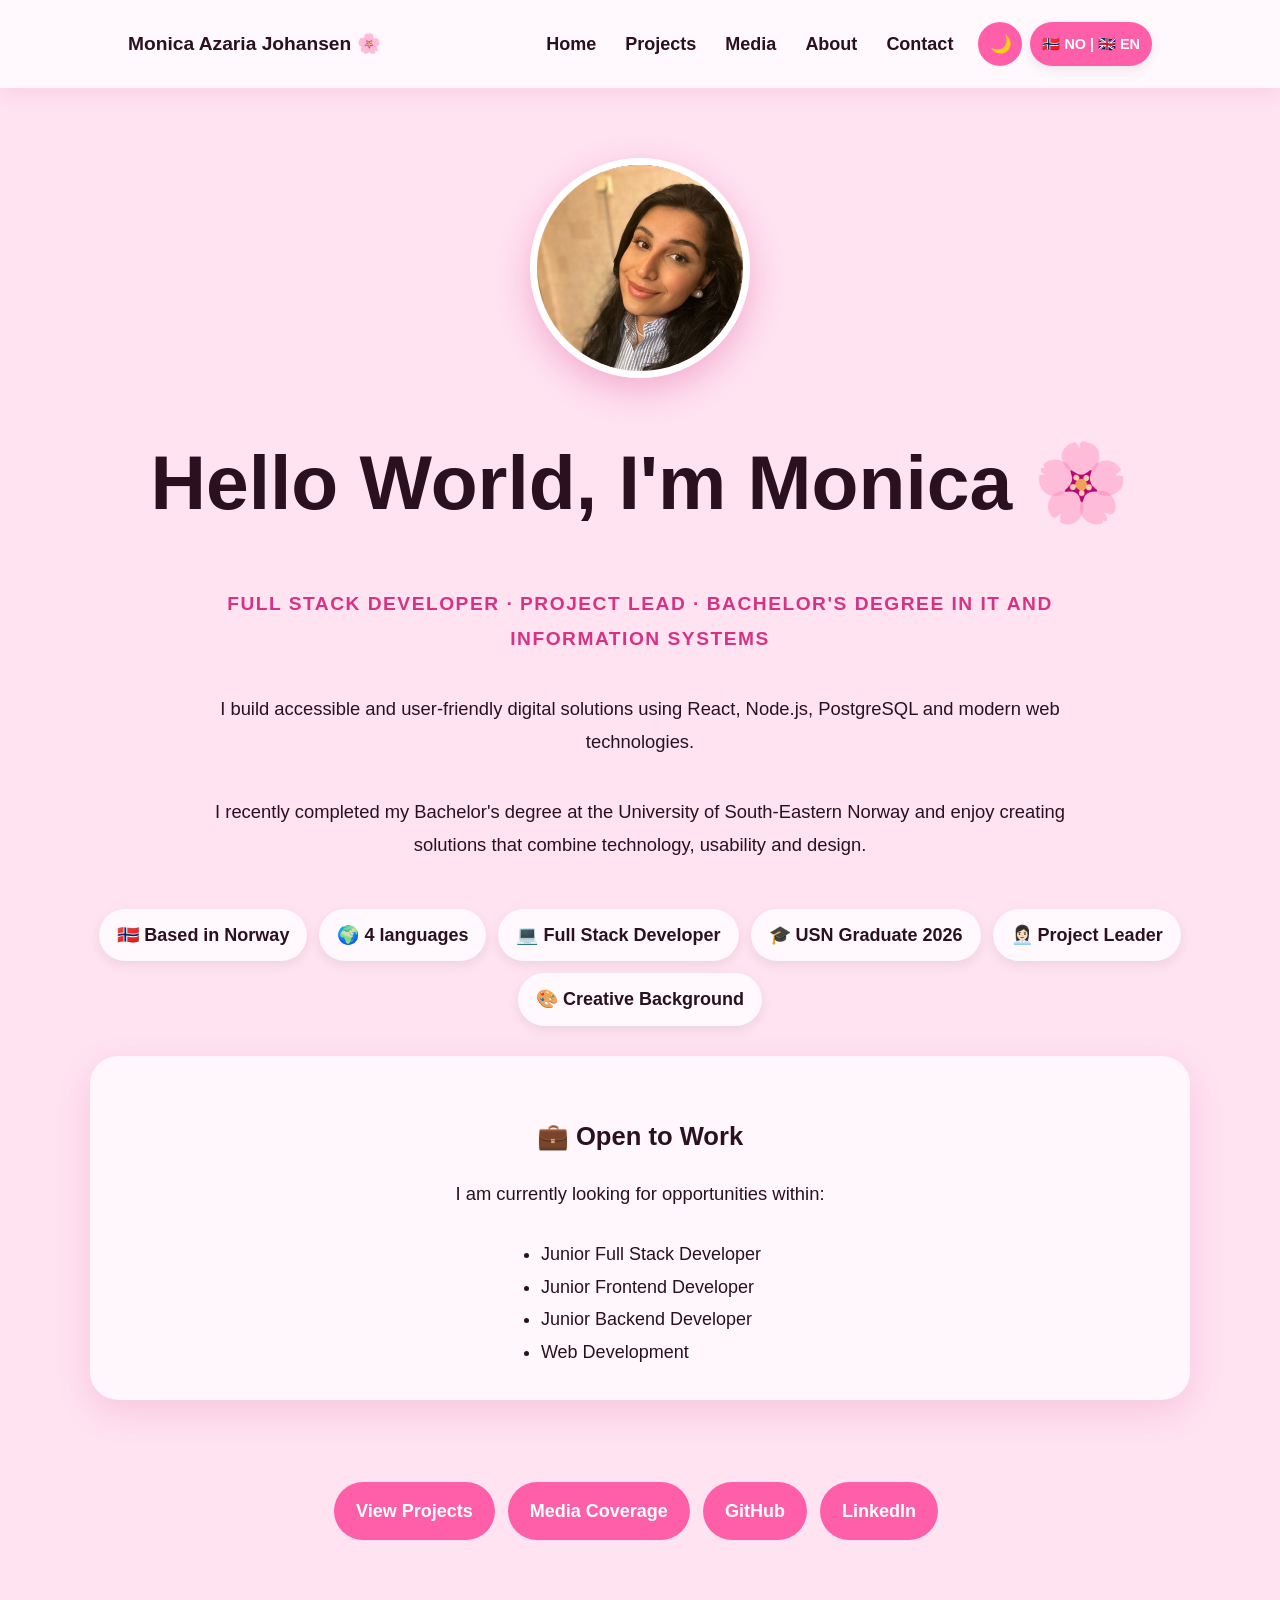
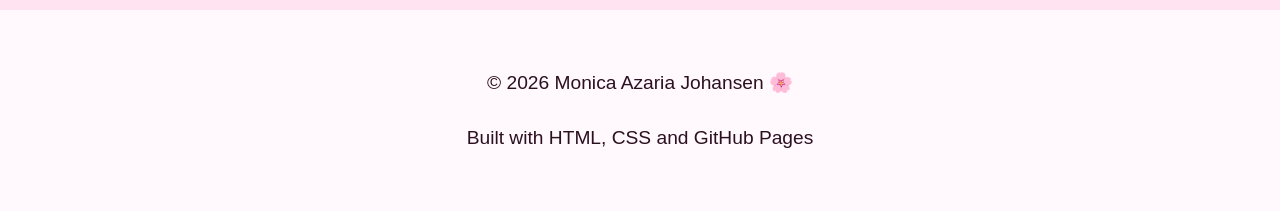
==== commit 937d9535: "Add full bilingual portfolio with dark mode" ====
--- a/index.html
+++ b/index.html
@@ -3,7 +3,6 @@
 
 <head>
   <meta charset="UTF-8" />
-
   <meta name="viewport" content="width=device-width, initial-scale=1.0" />
 
   <title>Monica Azaria Johansen | Portfolio</title>
@@ -14,186 +13,104 @@
 <body>
 
   <nav>
-
-    <div class="logo">
-
-      Monica Azaria Johansen 🌸
-
-    </div>
+    <div class="logo">Monica Azaria Johansen 🌸</div>
 
     <div>
+      <a href="index.html" data-translate="home">Home</a>
+      <a href="projects.html" data-translate="projects">Projects</a>
+      <a href="media.html" data-translate="media">Media</a>
+      <a href="about.html" data-translate="about">About</a>
+      <a href="contact.html" data-translate="contact">Contact</a>
 
-     <a href="index.html" data-translate="home">Home</a>
+      <span class="nav-actions">
+        <button class="theme-btn" onclick="toggleTheme()">🌙</button>
 
-<a href="projects.html" data-translate="projects">Projects</a>
-
-<a href="media.html" data-translate="media">Media</a>
-
-<a href="about.html" data-translate="about">About</a>
-
-<a href="contact.html" data-translate="contact">Contact</a>
-      <span class="nav-actions">
-
-      <button class="theme-btn" onclick="toggleTheme()">
-
-🌙
-
-</button>
-
-      <button class="language-btn" onclick="toggleLanguage()">
-  🇳🇴 NO | 🇬🇧 EN
-</button>
-
-    </span>
-
+        <button class="language-btn" onclick="toggleLanguage()">
+          🇳🇴 NO | 🇬🇧 EN
+        </button>
+      </span>
     </div>
-
   </nav>
-
-
 
   <main class="hero">
 
     <img
-
       class="profile-img"
-
       src="images/profilepicure.jpeg"
-
       alt="Profile photo of Monica"
-
     />
 
+    <h1 data-translate="heroTitle">Hi World, I'm Monica 🌸</h1>
 
-
-    <h1>Hi World, I'm Monica 🌸</h1>
-
-
-
-    <p class="subtitle">
-
+    <p class="subtitle" data-translate="heroSubtitle">
       FULL STACK DEVELOPER · PROJECT LEAD · BACHELOR'S DEGREE IN IT AND INFORMATION SYSTEMS
-
     </p>
 
-
-
-    <p>
-
-      I build accessible and user-friendly digital solutions using
-
-      React, Node.js, PostgreSQL and modern web technologies.
-
+    <p data-translate="heroText1">
+      I build accessible and user-friendly digital solutions using React, Node.js,
+      PostgreSQL and modern web technologies.
     </p>
 
-
-
-    <p>
-
-      I recently completed my Bachelor's degree at the University of
-
-      South-Eastern Norway and enjoy creating solutions that combine
-
-      technology, usability and design.
-
+    <p data-translate="heroText2">
+      I recently completed my Bachelor's degree at the University of South-Eastern
+      Norway and enjoy creating solutions that combine technology, usability and design.
     </p>
 
-
-
     <div class="highlights">
-
-      <span>🇳🇴 Based in Norway</span>
-
-      <span>🌍 4 languages</span>
-
-      <span>💻 Full Stack Developer</span>
-
-      <span>🎓 USN Graduate 2026</span>
-
-      <span>👩🏻‍💼 Project Lead</span>
-
-      <span>🎨 Creative Background</span>
-
+      <span data-translate="highlightNorway">🇳🇴 Based in Norway</span>
+      <span data-translate="highlightLanguages">🌍 4 languages</span>
+      <span data-translate="highlightFullStack">💻 Full Stack Developer</span>
+      <span data-translate="highlightGraduate">🎓 USN Graduate 2026</span>
+      <span data-translate="highlightProjectLead">👩🏻‍💼 Project Leader</span>
+      <span data-translate="highlightCreative">🎨 Creative Background</span>
     </div>
 
+    <div class="card">
+      <h3 data-translate="openToWorkTitle">💼 Open to Work</h3>
 
-    <div class="card">
-  <h3>💼 Open to Work</h3>
-  <p>I am currently looking for opportunities within:</p>
+      <p data-translate="openToWorkText">
+        I am currently looking for opportunities within:
+      </p>
 
-  <ul>
-    <li>Junior Full Stack Developer</li>
-    <li>Junior Frontend Developer</li>
-    <li>Junior Backend Developer</li>
-    <li>Web Development</li>
-  </ul>
-</div>
-
-
+      <ul>
+        <li data-translate="openRole1">Junior Full Stack Developer</li>
+        <li data-translate="openRole2">Junior Frontend Developer</li>
+        <li data-translate="openRole3">Junior Backend Developer</li>
+        <li data-translate="openRole4">Web Development</li>
+      </ul>
+    </div>
 
     <div class="buttons">
-
-      <a class="button" href="projects.html">
-
+      <a class="button" href="projects.html" data-translate="viewProjects">
         View Projects
-
       </a>
 
-
-
-      <a class="button" href="media.html">
-
+      <a class="button" href="media.html" data-translate="mediaCoverage">
         Media Coverage
-
       </a>
 
-
+      <a class="button" href="https://github.com/monicaazaria" target="_blank">
+        GitHub
+      </a>
 
       <a
-
         class="button"
-
-        href="https://github.com/monicaazaria"
-
+        href="https://www.linkedin.com/in/monica-a-johansen-7a49893b9/"
         target="_blank"
-
       >
-
-        GitHub
-
+        LinkedIn
       </a>
-
-
-
-      <a
-
-        class="button"
-
-        href="https://www.linkedin.com/in/monica-a-johansen-7a49893b9/"
-
-        target="_blank"
-
-      >
-
-        LinkedIn
-
-      </a>
-
     </div>
 
   </main>
 
-
-
   <footer>
-
-    <p>© 2026 Monica Azaria Johansen</p>
-
+    <p>© 2026 Monica Azaria Johansen 🌸</p>
+    <p data-translate="footerBuilt">Built with HTML, CSS and GitHub Pages</p>
   </footer>
 
-<script src="translations.js"></script>
-
-<script src="script.js"></script>
+  <script src="translations.js"></script>
+  <script src="script.js"></script>
 
 </body>
 
--- a/style.css
+++ b/style.css
@@ -15,6 +15,8 @@
   font-family: Arial, sans-serif;
   background: var(--bg);
   color: var(--text);
+  font-size: 18px;
+line-height: 1.8;
 }
 
 nav {
@@ -448,16 +450,16 @@
 /* ---------- PROJECTS ---------- */
 
 .project-card p {
-  font-size: 1.15rem;
-  line-height: 1.8;
-}
-
-.project-card h3 {
-  font-size: 2rem;
+  font-size: 1.05rem;
+  
+}
+
+.project-card h2 {
+  font-size: 2.6rem;
 }
 
 .project-card .tags {
-  font-size: 1rem;
+  font-size: 1.05rem;
 }
 
 
@@ -570,4 +572,34 @@
 
 body.dark .theme-btn {
   background: #6f3556;
+}
+
+ p{
+  font-size:1.2rem;
+  line-height:1.9;
+}
+
+.media-card h2{
+  font-size:2.4rem;
+}
+
+.media-card p{
+  font-size:1.2rem;
+}
+
+.media-subtitle{
+  font-size:1.05rem;
+  letter-spacing:1.5px;
+}
+
+.contact-card h1{
+  font-size:4rem;
+}
+
+.contact-card p{
+  font-size:1.25rem;
+}
+
+.contact-links a{
+  font-size:1.2rem;
 }
